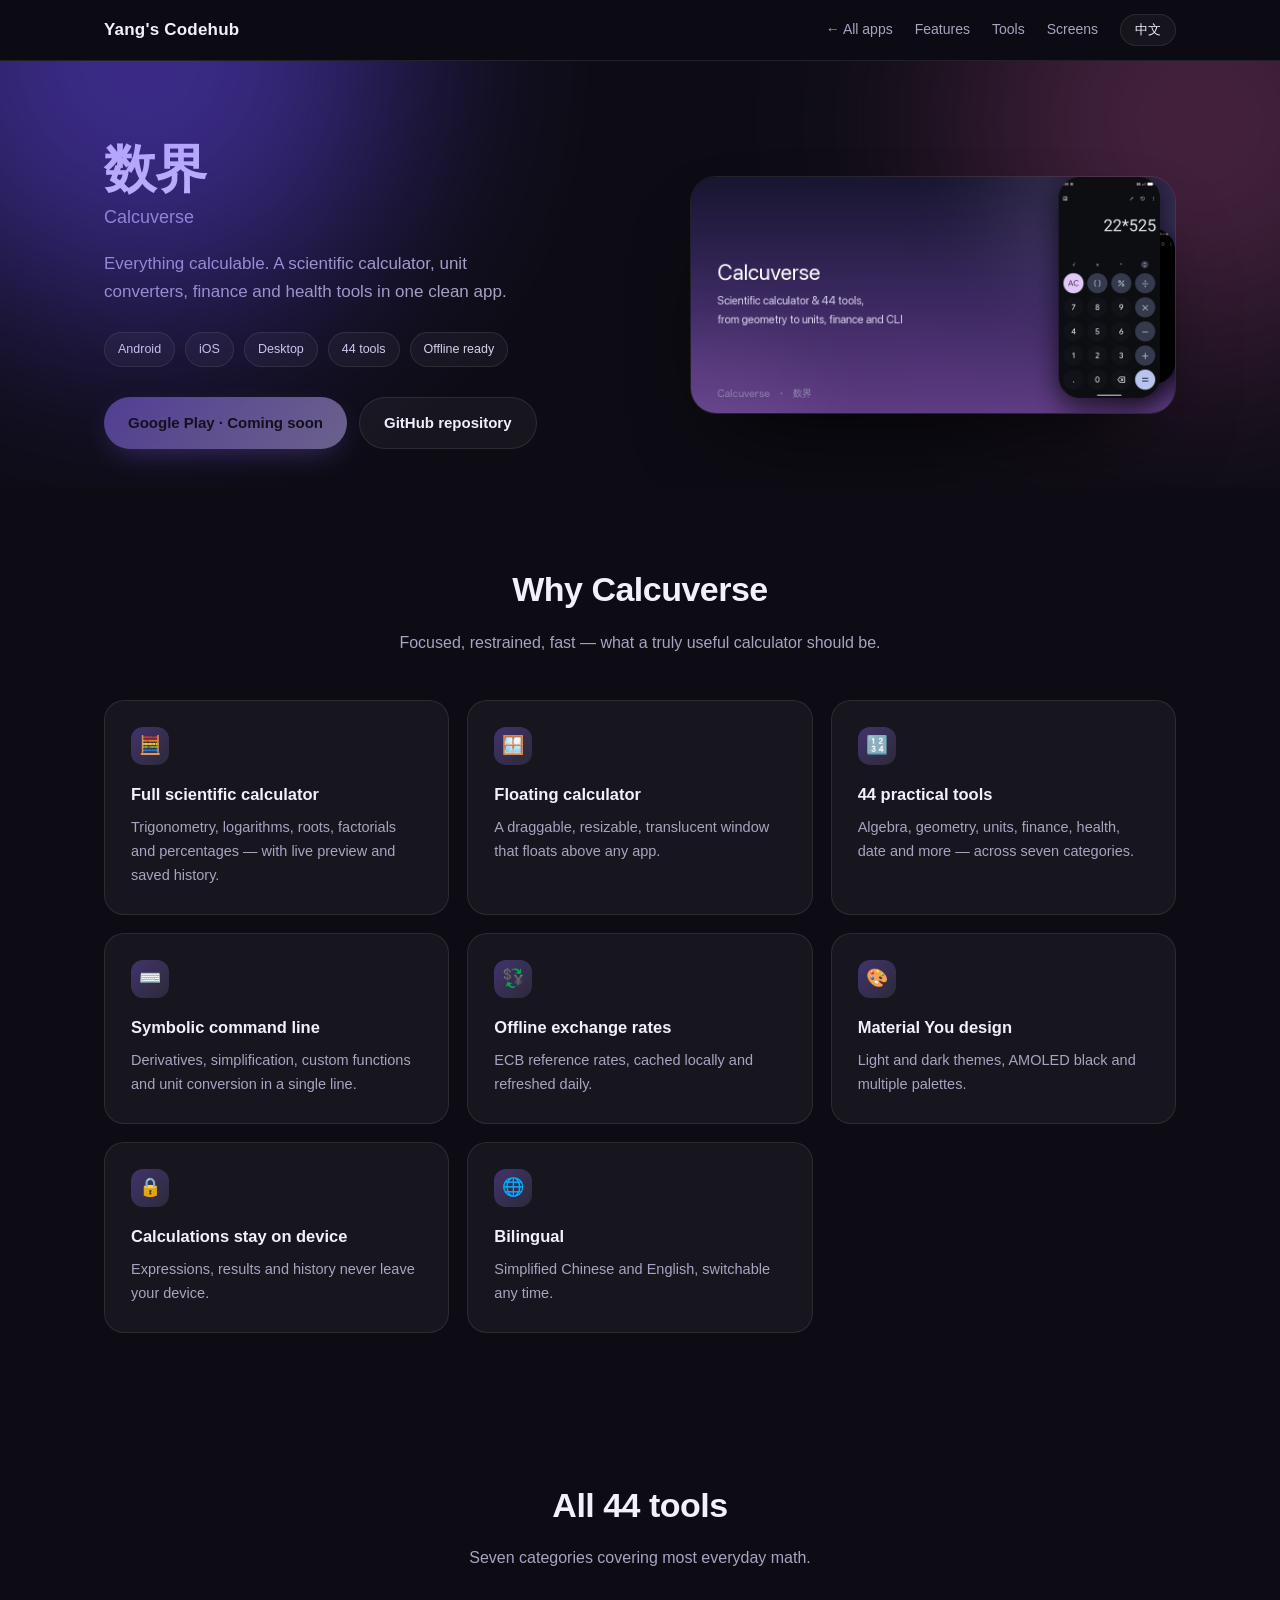
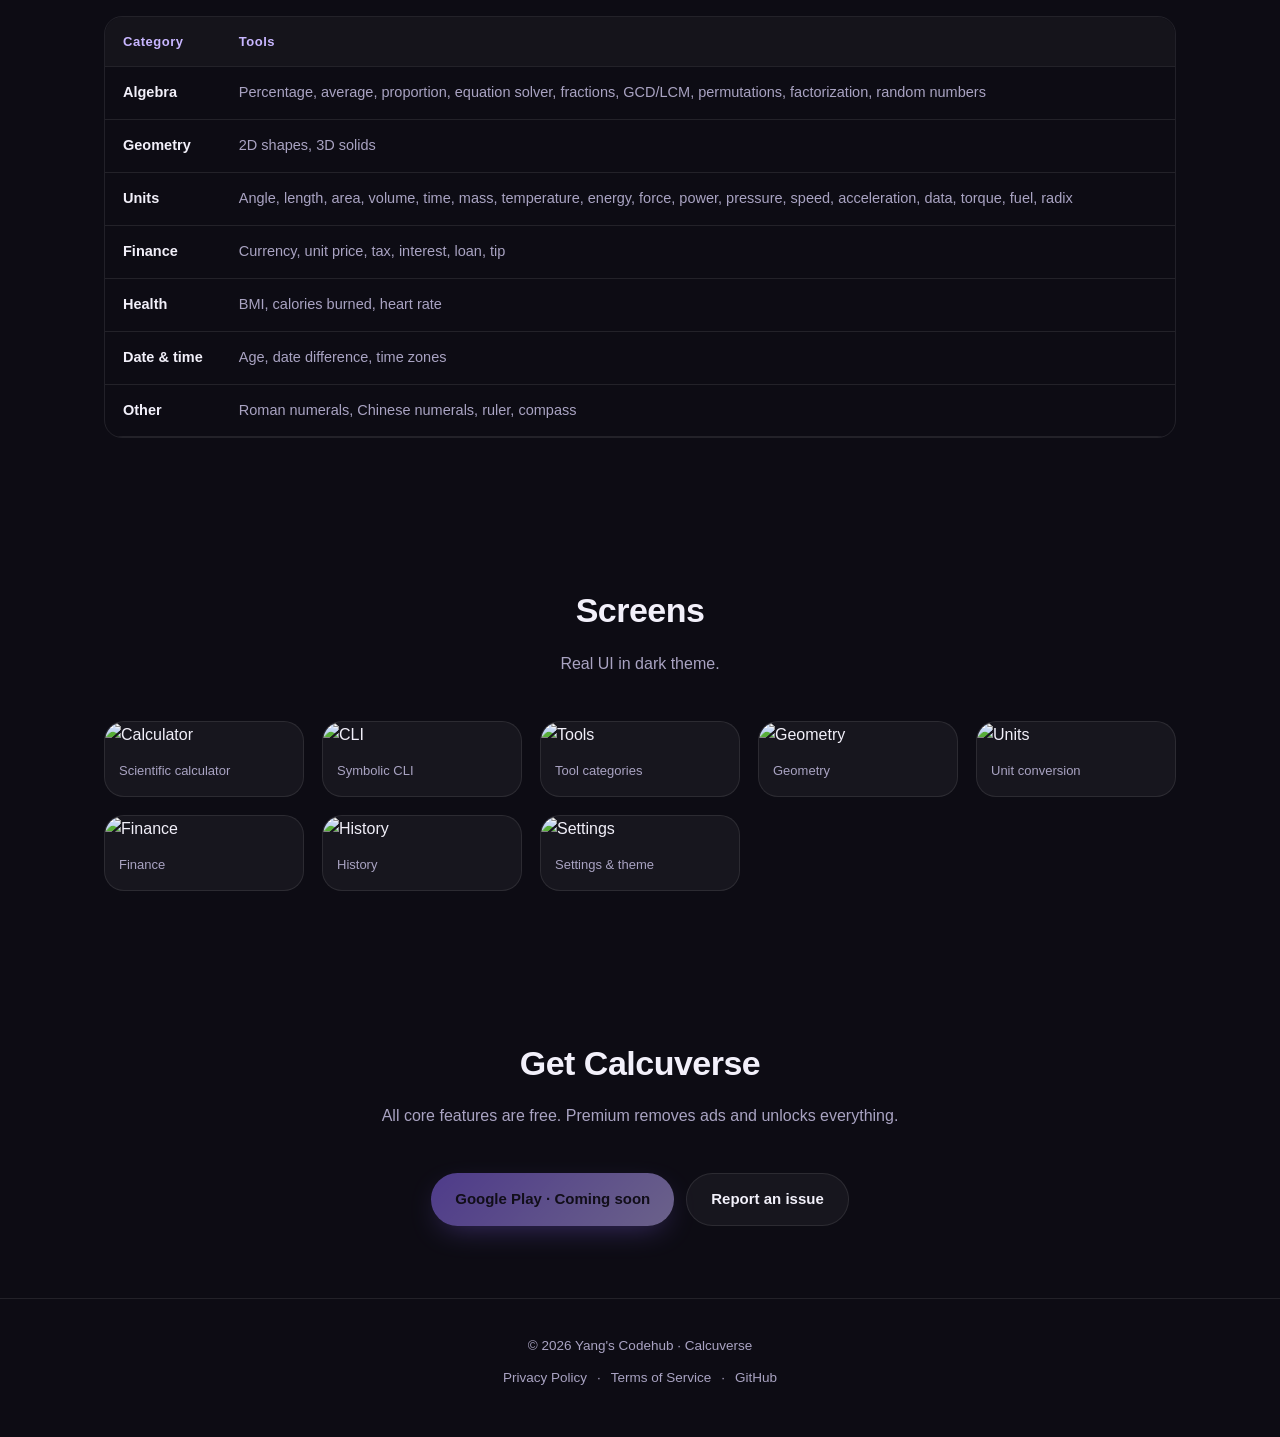
==== Calcuverse/index.html @ 241a4b5f "Add files via upload" ====
<!DOCTYPE html>
<html lang="zh-CN" data-title-zh="数界 Calcuverse · 万物皆可算" data-title-en="Calcuverse · Everything Calculable">
<head>
<meta charset="UTF-8">
<meta name="viewport" content="width=device-width, initial-scale=1">
<title>数界 Calcuverse · 万物皆可算</title>
<meta name="description" content="数界（Calcuverse）——科学计算器、44 款实用工具与符号命令行，支持 Android、iOS 与桌面。">
<link rel="stylesheet" href="../assets/style.css">
</head>
<body>
<nav class="nav">
  <div class="nav-inner">
    <a class="brand" href="../">Yang's Codehub</a>
    <div class="nav-links">
      <a href="../" data-zh="← 所有应用" data-en="← All apps">← 所有应用</a>
      <a href="#features" data-zh="功能" data-en="Features">功能</a>
      <a href="#tools" data-zh="工具" data-en="Tools">工具</a>
      <a href="#shots" data-zh="截图" data-en="Screens">截图</a>
      <button class="lang-btn" id="langBtn" type="button">EN</button>
    </div>
  </div>
</nav>

<header class="app-hero">
  <div class="glow g1"></div>
  <div class="glow g2"></div>
  <div class="wrap">
    <div>
      <h1 class="app-title">数界<span>Calcuverse</span></h1>
      <p class="app-tagline" data-zh="万物皆可算。把科学计算器、单位换算、财务与健康工具收进一个清爽的应用里，随手即可算。"
         data-en="Everything calculable. A scientific calculator, unit converters, finance and health tools in one clean app.">万物皆可算。把科学计算器、单位换算、财务与健康工具收进一个清爽的应用里，随手即可算。</p>
      <div class="badges">
        <span class="badge">Android</span>
        <span class="badge">iOS</span>
        <span class="badge">Desktop</span>
        <span class="badge" data-zh="44 款工具" data-en="44 tools">44 款工具</span>
        <span class="badge" data-zh="离线可用" data-en="Offline ready">离线可用</span>
      </div>
      <div class="cta">
        <a class="btn btn-primary" href="#" aria-disabled="true"
           data-zh="Google Play · 即将上架" data-en="Google Play · Coming soon">Google Play · 即将上架</a>
        <a class="btn btn-ghost" href="https://github.com/Yang-s-Codehub/Calcuverse" target="_blank" rel="noopener"
           data-zh="GitHub 仓库" data-en="GitHub repository">GitHub 仓库</a>
      </div>
    </div>
    <div class="app-visual">
      <img src="../assets/hero-zh.png" data-zh-src="../assets/hero-zh.png" data-en-src="../assets/hero-en.png"
           alt="数界 Calcuverse">
    </div>
  </div>
</header>

<section class="section" id="features">
  <div class="wrap">
    <div class="section-head">
      <h2 data-zh="为什么选择数界" data-en="Why Calcuverse">为什么选择数界</h2>
      <p data-zh="专注、克制、快速——一个真正好用的计算工具该有的样子。"
         data-en="Focused, restrained, fast — what a truly useful calculator should be.">专注、克制、快速——一个真正好用的计算工具该有的样子。</p>
    </div>
    <div class="features">
      <div class="feature">
        <div class="ico">🧮</div>
        <h3 data-zh="全能科学计算器" data-en="Full scientific calculator">全能科学计算器</h3>
        <p data-zh="三角函数、对数、开方、阶乘、百分比一应俱全，实时预览结果并自动保存历史。"
           data-en="Trigonometry, logarithms, roots, factorials and percentages — with live preview and saved history.">三角函数、对数、开方、阶乘、百分比一应俱全，实时预览结果并自动保存历史。</p>
      </div>
      <div class="feature">
        <div class="ico">🪟</div>
        <h3 data-zh="悬浮计算器" data-en="Floating calculator">悬浮计算器</h3>
        <p data-zh="可拖动、可调整大小与透明度的悬浮窗口，在任意应用之上随算随走。"
           data-en="A draggable, resizable, translucent window that floats above any app.">可拖动、可调整大小与透明度的悬浮窗口，在任意应用之上随算随走。</p>
      </div>
      <div class="feature">
        <div class="ico">🔢</div>
        <h3 data-zh="44 款实用工具" data-en="44 practical tools">44 款实用工具</h3>
        <p data-zh="代数、几何、单位、财务、健康、日期与其他，七大分类一站集成。"
           data-en="Algebra, geometry, units, finance, health, date and more — across seven categories.">代数、几何、单位、财务、健康、日期与其他，七大分类一站集成。</p>
      </div>
      <div class="feature">
        <div class="ico">⌨️</div>
        <h3 data-zh="命令行符号数学" data-en="Symbolic command line">命令行符号数学</h3>
        <p data-zh="求导、化简、自定义函数、单位换算，一行命令即可完成。"
           data-en="Derivatives, simplification, custom functions and unit conversion in a single line.">求导、化简、自定义函数、单位换算，一行命令即可完成。</p>
      </div>
      <div class="feature">
        <div class="ico">💱</div>
        <h3 data-zh="离线汇率" data-en="Offline exchange rates">离线汇率</h3>
        <p data-zh="内置欧洲央行参考汇率并按日更新，无网络时也能查阅换算。"
           data-en="ECB reference rates, cached locally and refreshed daily.">内置欧洲央行参考汇率并按日更新，无网络时也能查阅换算。</p>
      </div>
      <div class="feature">
        <div class="ico">🎨</div>
        <h3 data-zh="Material You 设计" data-en="Material You design">Material You 设计</h3>
        <p data-zh="深浅主题、纯黑模式与多种配色，随心定制界面。"
           data-en="Light and dark themes, AMOLED black and multiple palettes.">深浅主题、纯黑模式与多种配色，随心定制界面。</p>
      </div>
      <div class="feature">
        <div class="ico">🔒</div>
        <h3 data-zh="计算内容仅存本机" data-en="Calculations stay on device">计算内容仅存本机</h3>
        <p data-zh="算式、结果与历史全部保存在本地，不上传服务器。"
           data-en="Expressions, results and history never leave your device.">算式、结果与历史全部保存在本地，不上传服务器。</p>
      </div>
      <div class="feature">
        <div class="ico">🌐</div>
        <h3 data-zh="中英双语" data-en="Bilingual">中英双语</h3>
        <p data-zh="界面支持简体中文与英文，随时切换。"
           data-en="Simplified Chinese and English, switchable any time.">界面支持简体中文与英文，随时切换。</p>
      </div>
    </div>
  </div>
</section>

<section class="section" id="tools">
  <div class="wrap">
    <div class="section-head">
      <h2 data-zh="工具一览" data-en="All 44 tools">工具一览</h2>
      <p data-zh="七大分类，覆盖日常计算的绝大多数场景。"
         data-en="Seven categories covering most everyday math.">七大分类，覆盖日常计算的绝大多数场景。</p>
    </div>
    <div class="table-scroll">
      <table class="tools-table">
        <thead>
          <tr>
            <th data-zh="分类" data-en="Category">分类</th>
            <th data-zh="工具" data-en="Tools">工具</th>
          </tr>
        </thead>
        <tbody>
          <tr>
            <td data-zh="代数" data-en="Algebra">代数</td>
            <td data-zh="百分比、平均值、比例、方程求解、分数、最大公约数/最小公倍数、排列组合、因式分解、随机数"
                data-en="Percentage, average, proportion, equation solver, fractions, GCD/LCM, permutations, factorization, random numbers">百分比、平均值、比例、方程求解、分数、最大公约数/最小公倍数、排列组合、因式分解、随机数</td>
          </tr>
          <tr>
            <td data-zh="几何" data-en="Geometry">几何</td>
            <td data-zh="平面图形、立体图形" data-en="2D shapes, 3D solids">平面图形、立体图形</td>
          </tr>
          <tr>
            <td data-zh="单位换算" data-en="Units">单位换算</td>
            <td data-zh="角度、长度、面积、体积、时间、质量、温度、能量、力、功率、压强、速度、加速度、存储、力矩、油耗、进制"
                data-en="Angle, length, area, volume, time, mass, temperature, energy, force, power, pressure, speed, acceleration, data, torque, fuel, radix">角度、长度、面积、体积、时间、质量、温度、能量、力、功率、压强、速度、加速度、存储、力矩、油耗、进制</td>
          </tr>
          <tr>
            <td data-zh="财务" data-en="Finance">财务</td>
            <td data-zh="汇率、单价、税费、利息、贷款、小费" data-en="Currency, unit price, tax, interest, loan, tip">汇率、单价、税费、利息、贷款、小费</td>
          </tr>
          <tr>
            <td data-zh="健康" data-en="Health">健康</td>
            <td data-zh="BMI、卡路里消耗、心率" data-en="BMI, calories burned, heart rate">BMI、卡路里消耗、心率</td>
          </tr>
          <tr>
            <td data-zh="日期与时间" data-en="Date &amp; time">日期与时间</td>
            <td data-zh="年龄、日期计算、时区" data-en="Age, date difference, time zones">年龄、日期计算、时区</td>
          </tr>
          <tr>
            <td data-zh="其他" data-en="Other">其他</td>
            <td data-zh="罗马数字、中文数字、尺子、指南针" data-en="Roman numerals, Chinese numerals, ruler, compass">罗马数字、中文数字、尺子、指南针</td>
          </tr>
        </tbody>
      </table>
    </div>
  </div>
</section>

<section class="section" id="shots">
  <div class="wrap">
    <div class="section-head">
      <h2 data-zh="界面预览" data-en="Screens">界面预览</h2>
      <p data-zh="深色主题下的真实界面。" data-en="Real UI in dark theme.">深色主题下的真实界面。</p>
    </div>
    <div class="gallery">
      <figure><img loading="lazy" src="https://raw.githubusercontent.com/Yang-s-Codehub/Calcuverse/main/screenshots/01_calculator.zh-CN.png" data-zh-src="https://raw.githubusercontent.com/Yang-s-Codehub/Calcuverse/main/screenshots/01_calculator.zh-CN.png" data-en-src="https://raw.githubusercontent.com/Yang-s-Codehub/Calcuverse/main/screenshots/01_calculator.en.png" alt="Calculator"><figcaption data-zh="科学计算器" data-en="Scientific calculator">科学计算器</figcaption></figure>
      <figure><img loading="lazy" src="https://raw.githubusercontent.com/Yang-s-Codehub/Calcuverse/main/screenshots/02_command_line.zh-CN.png" data-zh-src="https://raw.githubusercontent.com/Yang-s-Codehub/Calcuverse/main/screenshots/02_command_line.zh-CN.png" data-en-src="https://raw.githubusercontent.com/Yang-s-Codehub/Calcuverse/main/screenshots/02_command_line.en.png" alt="CLI"><figcaption data-zh="符号命令行" data-en="Symbolic CLI">符号命令行</figcaption></figure>
      <figure><img loading="lazy" src="https://raw.githubusercontent.com/Yang-s-Codehub/Calcuverse/main/screenshots/03_toolbox.zh-CN.png" data-zh-src="https://raw.githubusercontent.com/Yang-s-Codehub/Calcuverse/main/screenshots/03_toolbox.zh-CN.png" data-en-src="https://raw.githubusercontent.com/Yang-s-Codehub/Calcuverse/main/screenshots/03_toolbox.en.png" alt="Tools"><figcaption data-zh="工具分类" data-en="Tool categories">工具分类</figcaption></figure>
      <figure><img loading="lazy" src="https://raw.githubusercontent.com/Yang-s-Codehub/Calcuverse/main/screenshots/04_geometry.zh-CN.png" data-zh-src="https://raw.githubusercontent.com/Yang-s-Codehub/Calcuverse/main/screenshots/04_geometry.zh-CN.png" data-en-src="https://raw.githubusercontent.com/Yang-s-Codehub/Calcuverse/main/screenshots/04_geometry.en.png" alt="Geometry"><figcaption data-zh="几何图形" data-en="Geometry">几何图形</figcaption></figure>
      <figure><img loading="lazy" src="https://raw.githubusercontent.com/Yang-s-Codehub/Calcuverse/main/screenshots/05_units.zh-CN.png" data-zh-src="https://raw.githubusercontent.com/Yang-s-Codehub/Calcuverse/main/screenshots/05_units.zh-CN.png" data-en-src="https://raw.githubusercontent.com/Yang-s-Codehub/Calcuverse/main/screenshots/05_units.en.png" alt="Units"><figcaption data-zh="单位换算" data-en="Unit conversion">单位换算</figcaption></figure>
      <figure><img loading="lazy" src="https://raw.githubusercontent.com/Yang-s-Codehub/Calcuverse/main/screenshots/06_finance.zh-CN.png" data-zh-src="https://raw.githubusercontent.com/Yang-s-Codehub/Calcuverse/main/screenshots/06_finance.zh-CN.png" data-en-src="https://raw.githubusercontent.com/Yang-s-Codehub/Calcuverse/main/screenshots/06_finance.en.png" alt="Finance"><figcaption data-zh="财务计算" data-en="Finance">财务计算</figcaption></figure>
      <figure><img loading="lazy" src="https://raw.githubusercontent.com/Yang-s-Codehub/Calcuverse/main/screenshots/07_history.zh-CN.png" data-zh-src="https://raw.githubusercontent.com/Yang-s-Codehub/Calcuverse/main/screenshots/07_history.zh-CN.png" data-en-src="https://raw.githubusercontent.com/Yang-s-Codehub/Calcuverse/main/screenshots/07_history.en.png" alt="History"><figcaption data-zh="历史记录" data-en="History">历史记录</figcaption></figure>
      <figure><img loading="lazy" src="https://raw.githubusercontent.com/Yang-s-Codehub/Calcuverse/main/screenshots/08_settings.zh-CN.png" data-zh-src="https://raw.githubusercontent.com/Yang-s-Codehub/Calcuverse/main/screenshots/08_settings.zh-CN.png" data-en-src="https://raw.githubusercontent.com/Yang-s-Codehub/Calcuverse/main/screenshots/08_settings.en.png" alt="Settings"><figcaption data-zh="设置与主题" data-en="Settings &amp; theme">设置与主题</figcaption></figure>
    </div>
  </div>
</section>

<section class="section">
  <div class="wrap">
    <div class="section-head">
      <h2 data-zh="下载数界" data-en="Get Calcuverse">下载数界</h2>
      <p data-zh="免费使用全部基础功能；升级高级版可移除广告并解锁全部特性。"
         data-en="All core features are free. Premium removes ads and unlocks everything.">免费使用全部基础功能；升级高级版可移除广告并解锁全部特性。</p>
    </div>
    <div class="cta" style="justify-content:center">
      <a class="btn btn-primary" href="#" aria-disabled="true"
         data-zh="Google Play · 即将上架" data-en="Google Play · Coming soon">Google Play · 即将上架</a>
      <a class="btn btn-ghost" href="https://github.com/Yang-s-Codehub/Calcuverse/issues" target="_blank" rel="noopener"
         data-zh="反馈问题" data-en="Report an issue">反馈问题</a>
    </div>
  </div>
</section>

<footer class="footer">
  <div class="wrap">
    <p>© 2026 Yang's Codehub · Calcuverse</p>
    <p class="footer-links">
      <a href="privacy.html" data-zh="隐私权政策" data-en="Privacy Policy">隐私权政策</a>
      <span>·</span>
      <a href="terms.html" data-zh="服务条款" data-en="Terms of Service">服务条款</a>
      <span>·</span>
      <a href="https://github.com/Yang-s-Codehub/Calcuverse" target="_blank" rel="noopener">GitHub</a>
    </p>
  </div>
</footer>

<script src="../assets/lang.js"></script>
</body>
</html>
---- assets/style.css ----
:root {
  --bg: #0d0c14;
  --bg-2: #14121f;
  --card: rgba(255, 255, 255, 0.045);
  --card-hover: rgba(255, 255, 255, 0.08);
  --stroke: rgba(255, 255, 255, 0.09);
  --text: #f2f0fa;
  --muted: #a9a3c2;
  --accent: #c8b6ff;
  --accent-2: #7c5cff;
  --radius: 22px;
  --max: 1120px;
}

* { box-sizing: border-box; margin: 0; padding: 0; }

html { scroll-behavior: smooth; }

body {
  font-family: -apple-system, BlinkMacSystemFont, "SF Pro Text", "PingFang SC",
               "Hiragino Sans GB", "Microsoft YaHei", sans-serif;
  background: var(--bg);
  color: var(--text);
  line-height: 1.65;
  -webkit-font-smoothing: antialiased;
  overflow-x: hidden;
}

a { color: inherit; text-decoration: none; }
img { max-width: 100%; display: block; }

.wrap { width: 100%; max-width: var(--max); margin: 0 auto; padding: 0 24px; }

/* ---------- nav ---------- */
.nav {
  position: sticky; top: 0; z-index: 50;
  backdrop-filter: blur(18px);
  background: rgba(13, 12, 20, 0.72);
  border-bottom: 1px solid var(--stroke);
}
.nav-inner {
  max-width: var(--max); margin: 0 auto; padding: 14px 24px;
  display: flex; align-items: center; justify-content: space-between;
}
.brand { font-weight: 700; letter-spacing: .2px; font-size: 17px; white-space: nowrap; }
.nav-links { display: flex; align-items: center; gap: 22px; font-size: 14px; color: var(--muted); }
.nav-links a:hover { color: var(--text); }
.lang-btn {
  background: var(--card); color: var(--text); border: 1px solid var(--stroke);
  border-radius: 999px; padding: 6px 14px; font-size: 13px; cursor: pointer;
  transition: background .2s;
  font-family: inherit;
  white-space: nowrap; flex: none;
}
.lang-btn:hover { background: var(--card-hover); }

/* ---------- hero ---------- */
.hero { position: relative; padding: 96px 0 72px; text-align: center; overflow: hidden; }
.hero-inner { position: relative; z-index: 2; max-width: 760px; margin: 0 auto; padding: 0 24px; }
.eyebrow {
  font-size: 13px; letter-spacing: .14em; text-transform: uppercase;
  color: var(--accent); margin-bottom: 18px;
}
.hero h1 {
  font-size: clamp(30px, 5.6vw, 56px); line-height: 1.2; font-weight: 700;
  letter-spacing: -0.02em;
  text-wrap: balance;
  background: linear-gradient(180deg, #fff 20%, #bdb3e0 100%);
  -webkit-background-clip: text; background-clip: text; color: transparent;
}
.lead { margin-top: 20px; font-size: clamp(15px, 2.2vw, 18px); color: var(--muted); }

.glow { position: absolute; border-radius: 50%; filter: blur(110px); opacity: .5; pointer-events: none; }
.g1 { width: 520px; height: 520px; background: #6a4bff; top: -260px; left: -120px; }
.g2 { width: 480px; height: 480px; background: #b04b8f; top: -180px; right: -160px; opacity: .35; }

/* ---------- cards ---------- */
.cards {
  display: grid; grid-template-columns: repeat(auto-fit, minmax(300px, 1fr));
  gap: 24px; padding: 16px 0 96px;
}
.card {
  display: flex; flex-direction: column;
  background: var(--card); border: 1px solid var(--stroke);
  border-radius: var(--radius); overflow: hidden;
  transition: transform .25s ease, background .25s ease, border-color .25s ease;
}
.card:hover { transform: translateY(-4px); background: var(--card-hover); border-color: rgba(200, 182, 255, .28); }
.card-shot { height: 260px; overflow: hidden; background: #171426; }
.card-shot img {
  width: 100%; height: 100%; object-fit: cover; object-position: center top;
  transition: transform .5s ease;
}
.card:hover .card-shot img { transform: scale(1.04); }
.card-shot.placeholder {
  display: flex; align-items: center; justify-content: center;
  background: repeating-linear-gradient(135deg, #15121f 0 12px, #191527 12px 24px);
  color: var(--muted); font-size: 14px;
}
.card-body { padding: 22px 24px 26px; }
.card-body h2 { font-size: 20px; font-weight: 650; }
.card-body h2 span { color: var(--muted); font-weight: 400; font-size: 15px; margin-left: 6px; }
.card-body p { color: var(--muted); font-size: 14.5px; margin-top: 8px; }
.card-link { display: inline-block; margin-top: 16px; color: var(--accent); font-size: 14px; font-weight: 500; }
.card-soon { opacity: .55; }

/* ---------- footer ---------- */
.footer { border-top: 1px solid var(--stroke); padding: 36px 0 48px; text-align: center; color: var(--muted); font-size: 13.5px; }
.footer-links { margin-top: 10px; display: flex; gap: 10px; justify-content: center; flex-wrap: wrap; }
.footer-links a:hover { color: var(--text); }

/* ---------- app page ---------- */
.app-hero { position: relative; padding: 80px 0 40px; overflow: hidden; }
.app-hero .wrap { display: grid; grid-template-columns: 1.05fr .95fr; gap: 48px; align-items: center; }
.app-title { font-size: clamp(34px, 5vw, 52px); font-weight: 700; letter-spacing: -0.02em; line-height: 1.1; }
.app-title span { display: block; font-size: 18px; font-weight: 400; color: var(--muted); margin-top: 10px; letter-spacing: 0; }
.app-tagline { margin-top: 22px; font-size: 17px; color: var(--muted); max-width: 46ch; }
.badges { display: flex; flex-wrap: wrap; gap: 10px; margin-top: 26px; }
.badge {
  font-size: 12.5px; padding: 6px 13px; border-radius: 999px;
  border: 1px solid var(--stroke); background: var(--card); color: #d9d3ef;
}
.cta { display: flex; flex-wrap: wrap; gap: 12px; margin-top: 30px; }
.btn {
  display: inline-flex; align-items: center; gap: 8px;
  padding: 13px 24px; border-radius: 999px; font-size: 15px; font-weight: 550;
  transition: transform .2s, box-shadow .2s, background .2s;
}
.btn-primary {
  background: linear-gradient(135deg, #8f6bff, #c8b6ff); color: #16101f;
  box-shadow: 0 10px 30px -10px rgba(143, 107, 255, .75);
}
.btn-primary:hover { transform: translateY(-2px); box-shadow: 0 16px 38px -12px rgba(143, 107, 255, .9); }
.btn-ghost { border: 1px solid var(--stroke); background: var(--card); color: var(--text); }
.btn-ghost:hover { background: var(--card-hover); }
.btn[aria-disabled="true"] { opacity: .5; pointer-events: none; }

.app-visual { position: relative; }
.app-visual img {
  width: 100%; border-radius: 26px; border: 1px solid var(--stroke);
  box-shadow: 0 40px 90px -40px rgba(0, 0, 0, .9);
}

/* ---------- sections ---------- */
.section { padding: 72px 0; }
.section-head { text-align: center; max-width: 680px; margin: 0 auto 44px; }
.section-head h2 { font-size: clamp(24px, 3.6vw, 34px); font-weight: 700; letter-spacing: -0.015em; }
.section-head p { color: var(--muted); margin-top: 12px; }

.features { display: grid; grid-template-columns: repeat(auto-fit, minmax(260px, 1fr)); gap: 18px; }
.feature {
  padding: 26px; border-radius: 20px; border: 1px solid var(--stroke); background: var(--card);
}
.feature h3 { font-size: 16.5px; font-weight: 620; }
.feature p { color: var(--muted); font-size: 14.5px; margin-top: 8px; }
.feature .ico {
  width: 38px; height: 38px; border-radius: 12px; display: grid; place-items: center;
  background: linear-gradient(135deg, rgba(143, 107, 255, .35), rgba(200, 182, 255, .12));
  margin-bottom: 16px; font-size: 18px;
}

.tools-table { width: 100%; border-collapse: collapse; font-size: 14.5px; overflow: hidden; border-radius: 18px; }
.tools-table th, .tools-table td { padding: 14px 18px; text-align: left; border-bottom: 1px solid var(--stroke); vertical-align: top; }
.tools-table th { color: var(--accent); font-weight: 600; font-size: 13px; letter-spacing: .04em; background: rgba(255, 255, 255, .03); }
.tools-table td:first-child { white-space: nowrap; color: var(--text); font-weight: 550; width: 1%; }
.tools-table td:last-child { color: var(--muted); }
.table-scroll { overflow-x: auto; border: 1px solid var(--stroke); border-radius: 18px; }

/* ---------- gallery ---------- */
.gallery { display: grid; grid-template-columns: repeat(auto-fit, minmax(190px, 1fr)); gap: 18px; }
.gallery figure { border-radius: 20px; overflow: hidden; border: 1px solid var(--stroke); background: var(--card); }
.gallery img { width: 100%; height: auto; }
.gallery figcaption { padding: 12px 14px 14px; font-size: 13px; color: var(--muted); }

/* ---------- legal ---------- */
.legal { max-width: 820px; margin: 0 auto; padding: 56px 24px 96px; }
.legal h1 { font-size: clamp(28px, 4vw, 38px); font-weight: 700; letter-spacing: -0.02em; }
.legal .meta { color: var(--muted); font-size: 14px; margin-top: 12px; }
.legal h2 { font-size: 21px; font-weight: 650; margin: 40px 0 14px; padding-top: 8px; }
.legal h3 { font-size: 17px; font-weight: 620; margin: 26px 0 10px; }
.legal p, .legal li { color: #cfc9e2; font-size: 15px; }
.legal p { margin: 12px 0; }
.legal ul, .legal ol { margin: 12px 0 12px 22px; }
.legal li { margin: 6px 0; }
.legal a { color: var(--accent); text-decoration: underline; text-underline-offset: 3px; }
.legal table { width: 100%; min-width: 620px; border-collapse: collapse; font-size: 14px; margin: 18px 0; }
.legal .table-scroll { overflow-x: auto; }
.legal th, .legal td { border: 1px solid var(--stroke); padding: 10px 12px; text-align: left; vertical-align: top; }
.legal td:first-child, .legal th:first-child { white-space: nowrap; }
.legal table { table-layout: auto; }
.legal th { white-space: nowrap; }
.legal th { background: rgba(255, 255, 255, .04); color: var(--text); }
.legal td { color: var(--muted); }
.legal hr { border: none; border-top: 1px solid var(--stroke); margin: 32px 0; }
.legal .note { font-size: 13.5px; color: var(--muted); }
.legal code { background: rgba(255, 255, 255, .07); padding: 2px 6px; border-radius: 6px; font-size: 13px; }

/* ---------- responsive ---------- */
@media (max-width: 860px) {
  .app-hero .wrap { grid-template-columns: 1fr; gap: 32px; }
  .app-visual { order: -1; max-width: 420px; margin: 0 auto; }
  .hero { padding: 64px 0 48px; }
  .nav-links { gap: 14px; }
  .nav-links a:first-child { display: none; }
}
@media (max-width: 520px) {
  .nav-inner { padding: 12px 18px; }
  .wrap { padding: 0 18px; }
  .card-shot { height: 210px; }
  .nav-links { gap: 12px; font-size: 13.5px; }
  .nav-links a:not(:nth-child(2)) { display: none; }
}
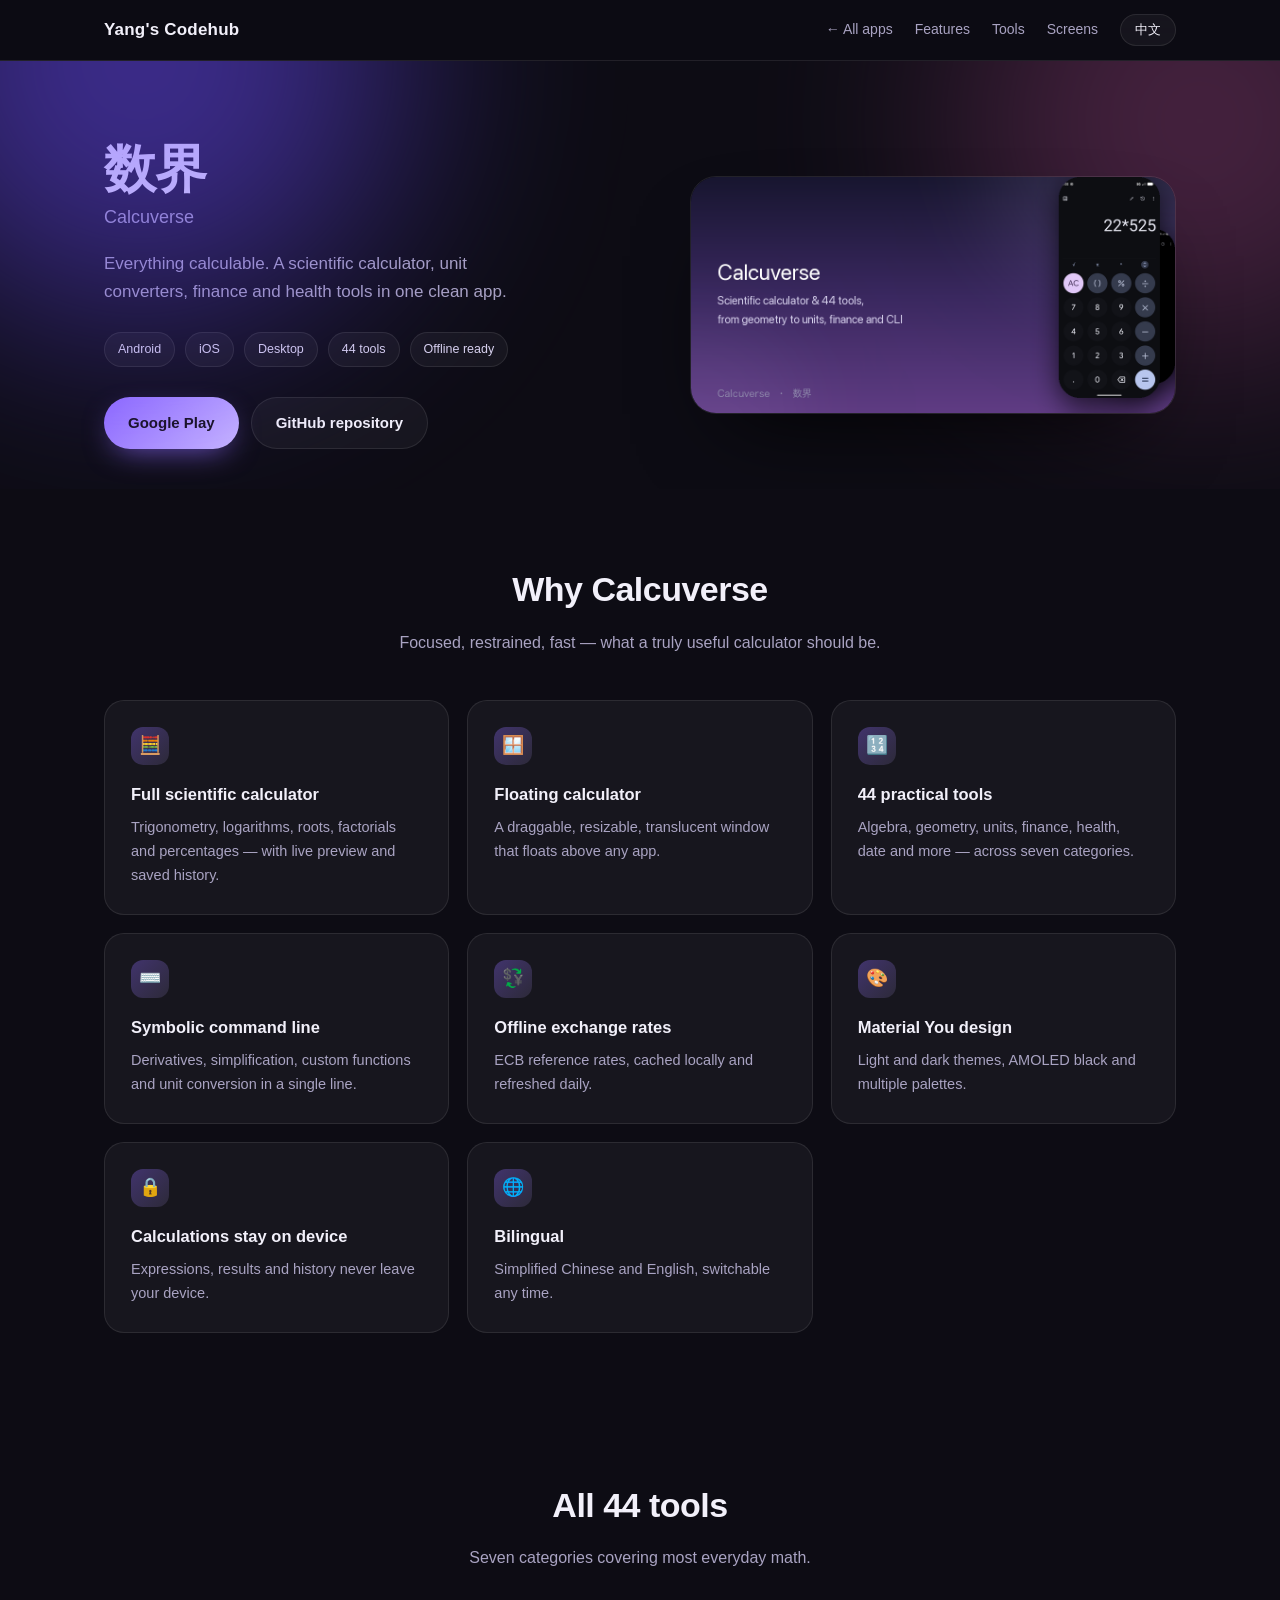
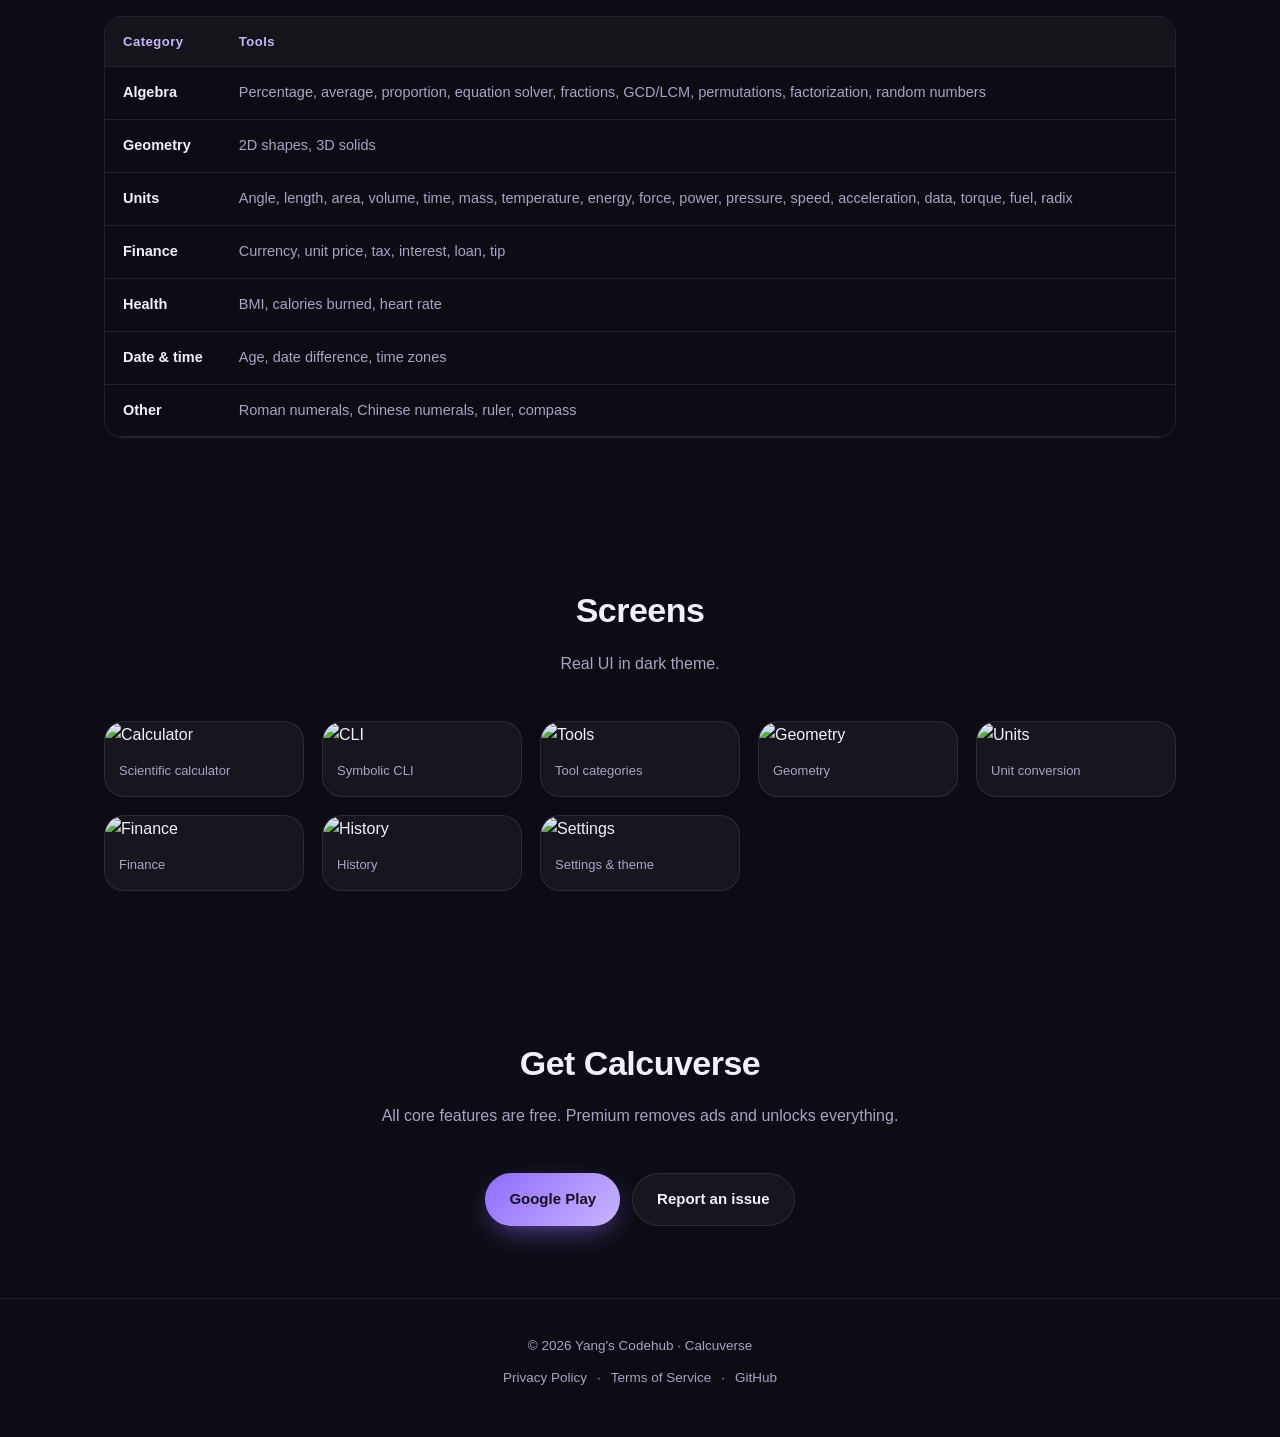
==== commit b64dc9c4: "Update index.html" ====
--- a/Calcuverse/index.html
+++ b/Calcuverse/index.html
@@ -37,8 +37,8 @@
         <span class="badge" data-zh="离线可用" data-en="Offline ready">离线可用</span>
       </div>
       <div class="cta">
-        <a class="btn btn-primary" href="#" aria-disabled="true"
-           data-zh="Google Play · 即将上架" data-en="Google Play · Coming soon">Google Play · 即将上架</a>
+        <a class="btn btn-primary" href="https://play.google.com/store/apps/details?id=com.yangdai.calcpro" target="_blank" rel="noopener"
+           data-zh="Google Play" data-en="Google Play">Google Play</a>
         <a class="btn btn-ghost" href="https://github.com/Yang-s-Codehub/Calcuverse" target="_blank" rel="noopener"
            data-zh="GitHub 仓库" data-en="GitHub repository">GitHub 仓库</a>
       </div>
@@ -189,8 +189,8 @@
          data-en="All core features are free. Premium removes ads and unlocks everything.">免费使用全部基础功能；升级高级版可移除广告并解锁全部特性。</p>
     </div>
     <div class="cta" style="justify-content:center">
-      <a class="btn btn-primary" href="#" aria-disabled="true"
-         data-zh="Google Play · 即将上架" data-en="Google Play · Coming soon">Google Play · 即将上架</a>
+      <a class="btn btn-primary" href="https://play.google.com/store/apps/details?id=com.yangdai.calcpro" target="_blank" rel="noopener"
+         data-zh="Google Play" data-en="Google Play">Google Play</a>
       <a class="btn btn-ghost" href="https://github.com/Yang-s-Codehub/Calcuverse/issues" target="_blank" rel="noopener"
          data-zh="反馈问题" data-en="Report an issue">反馈问题</a>
     </div>
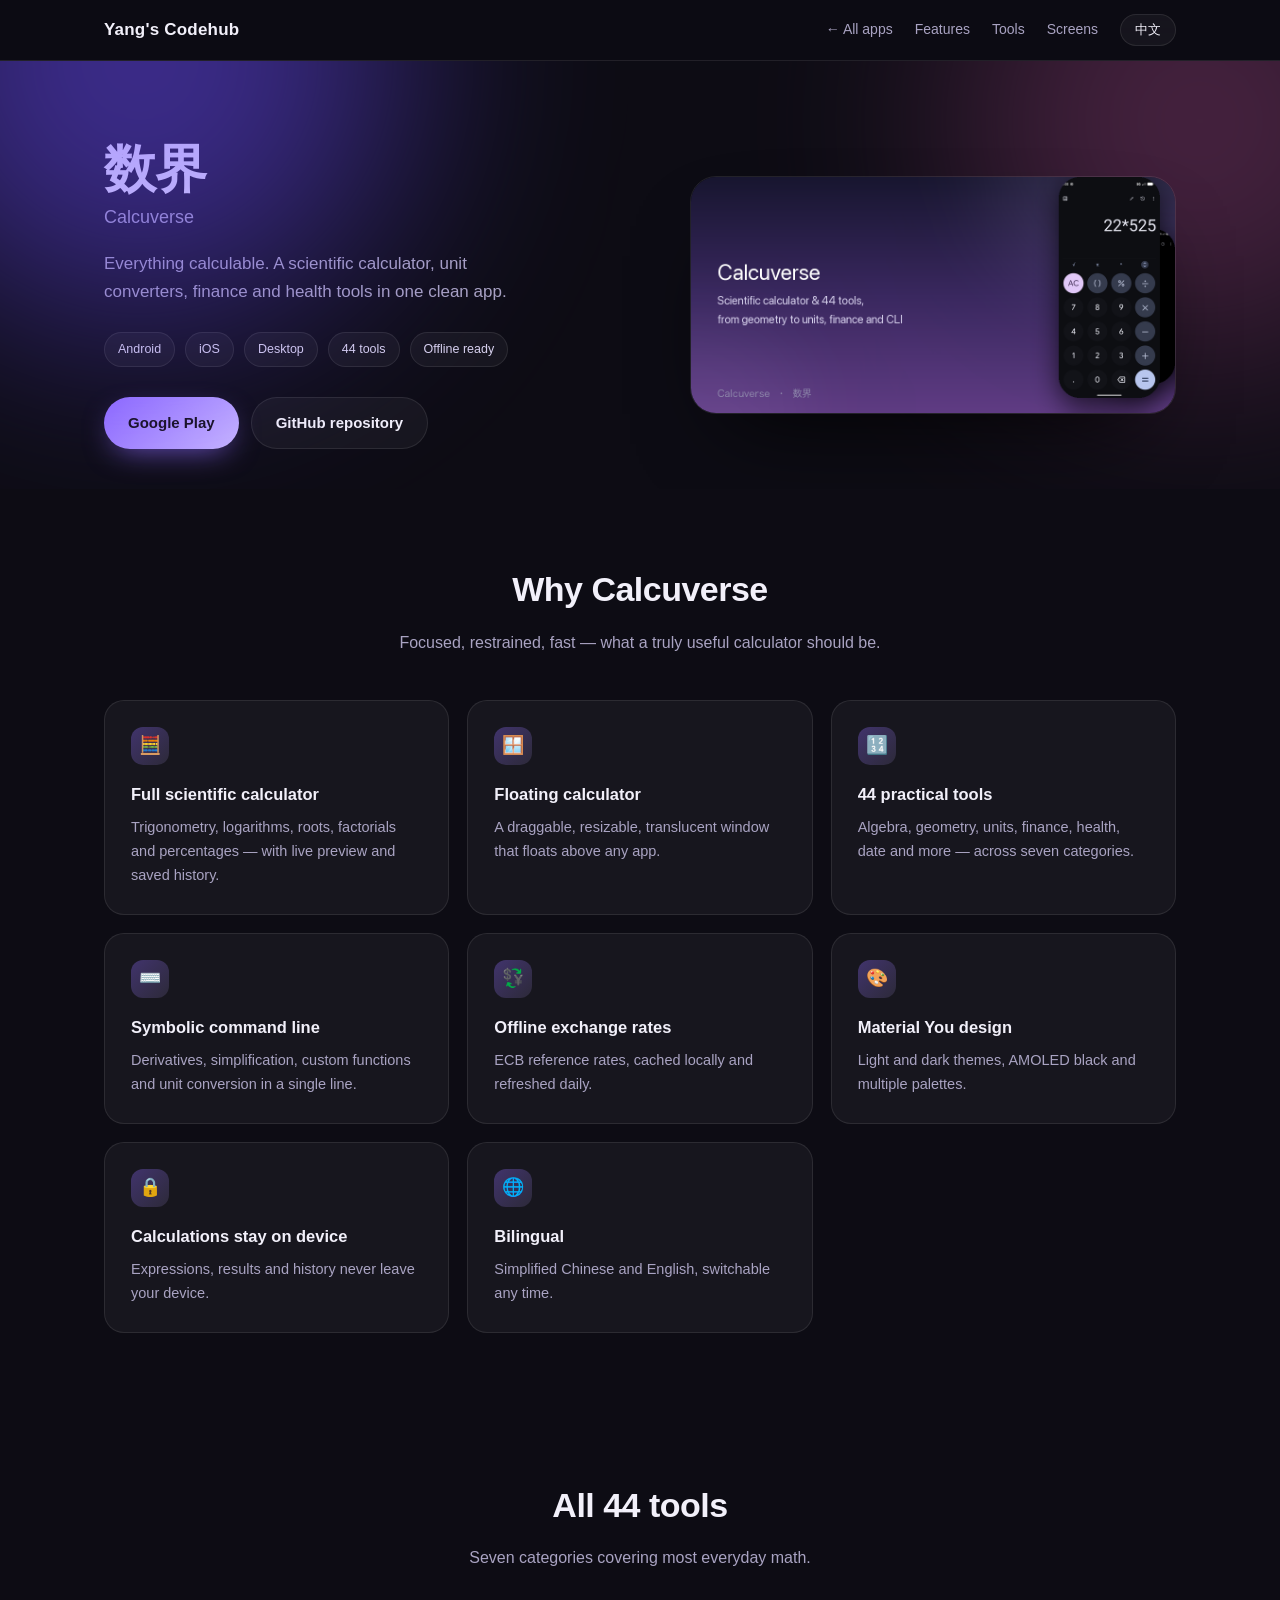
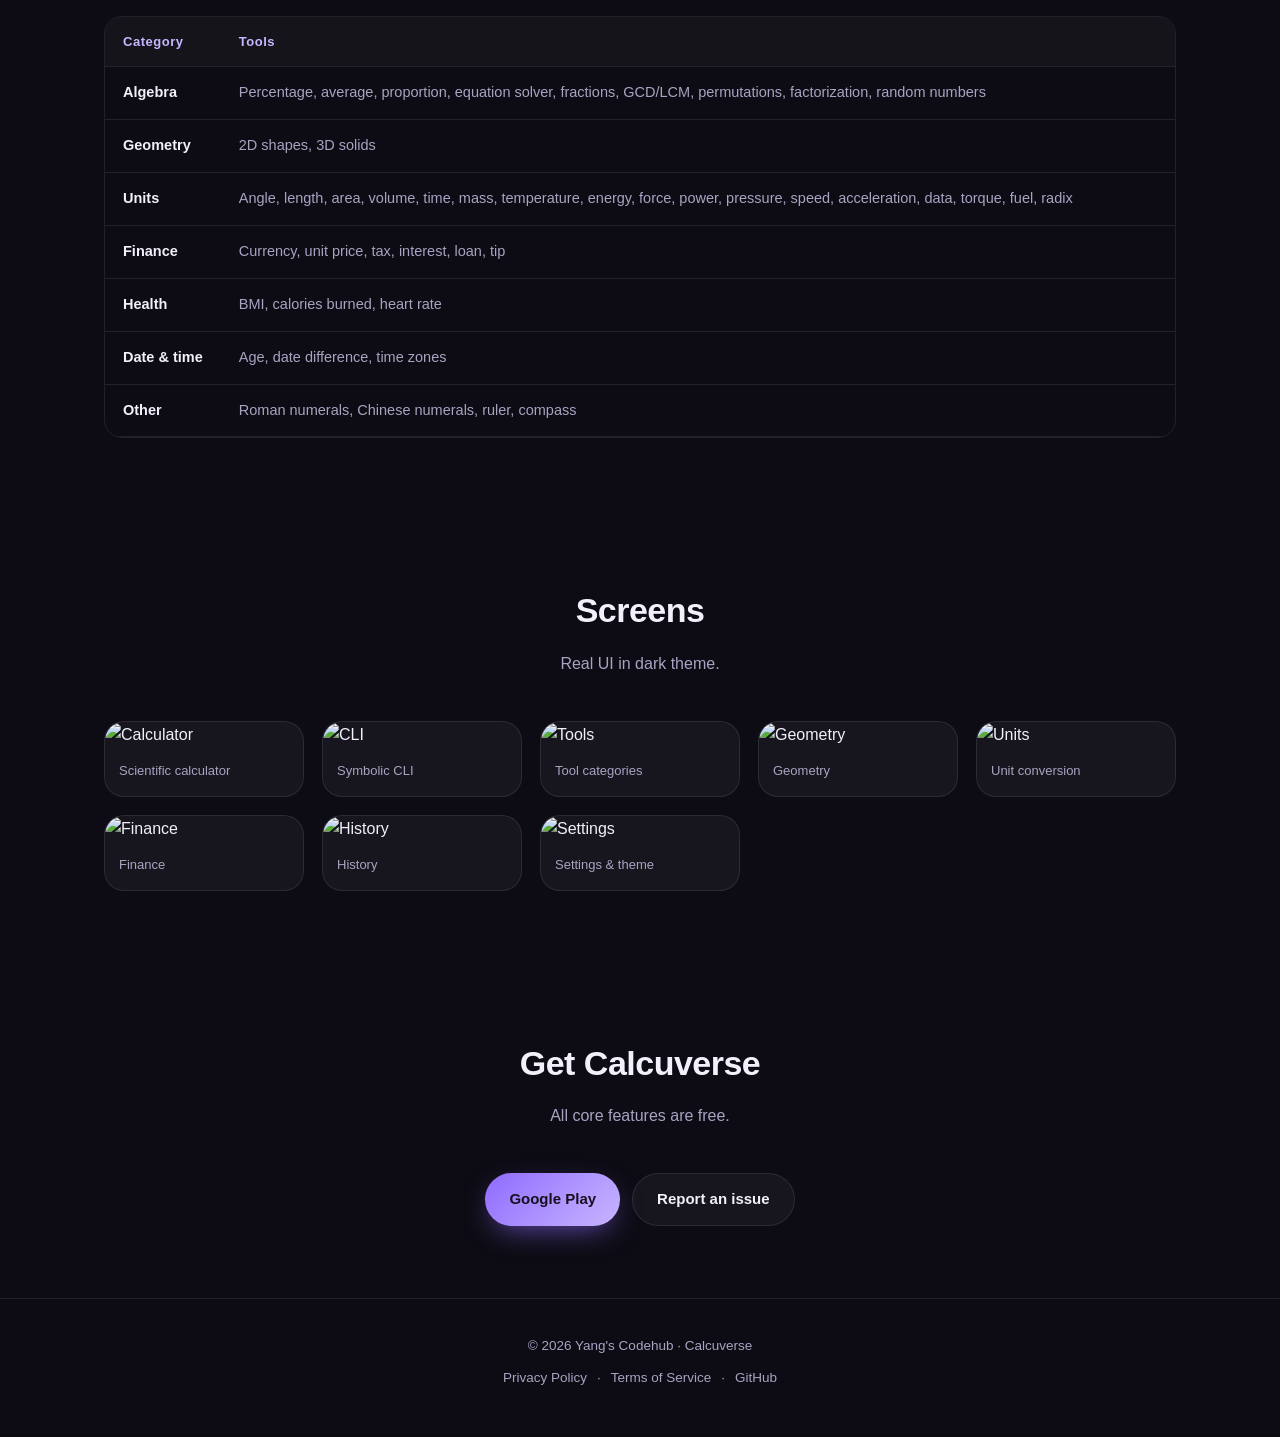
==== commit 299978a6: "Update index.html" ====
--- a/Calcuverse/index.html
+++ b/Calcuverse/index.html
@@ -185,8 +185,8 @@
   <div class="wrap">
     <div class="section-head">
       <h2 data-zh="下载数界" data-en="Get Calcuverse">下载数界</h2>
-      <p data-zh="免费使用全部基础功能；升级高级版可移除广告并解锁全部特性。"
-         data-en="All core features are free. Premium removes ads and unlocks everything.">免费使用全部基础功能；升级高级版可移除广告并解锁全部特性。</p>
+      <p data-zh="立刻免费体验全部基础功能。"
+         data-en="All core features are free.">免费使用全部基础功能。</p>
     </div>
     <div class="cta" style="justify-content:center">
       <a class="btn btn-primary" href="https://play.google.com/store/apps/details?id=com.yangdai.calcpro" target="_blank" rel="noopener"
